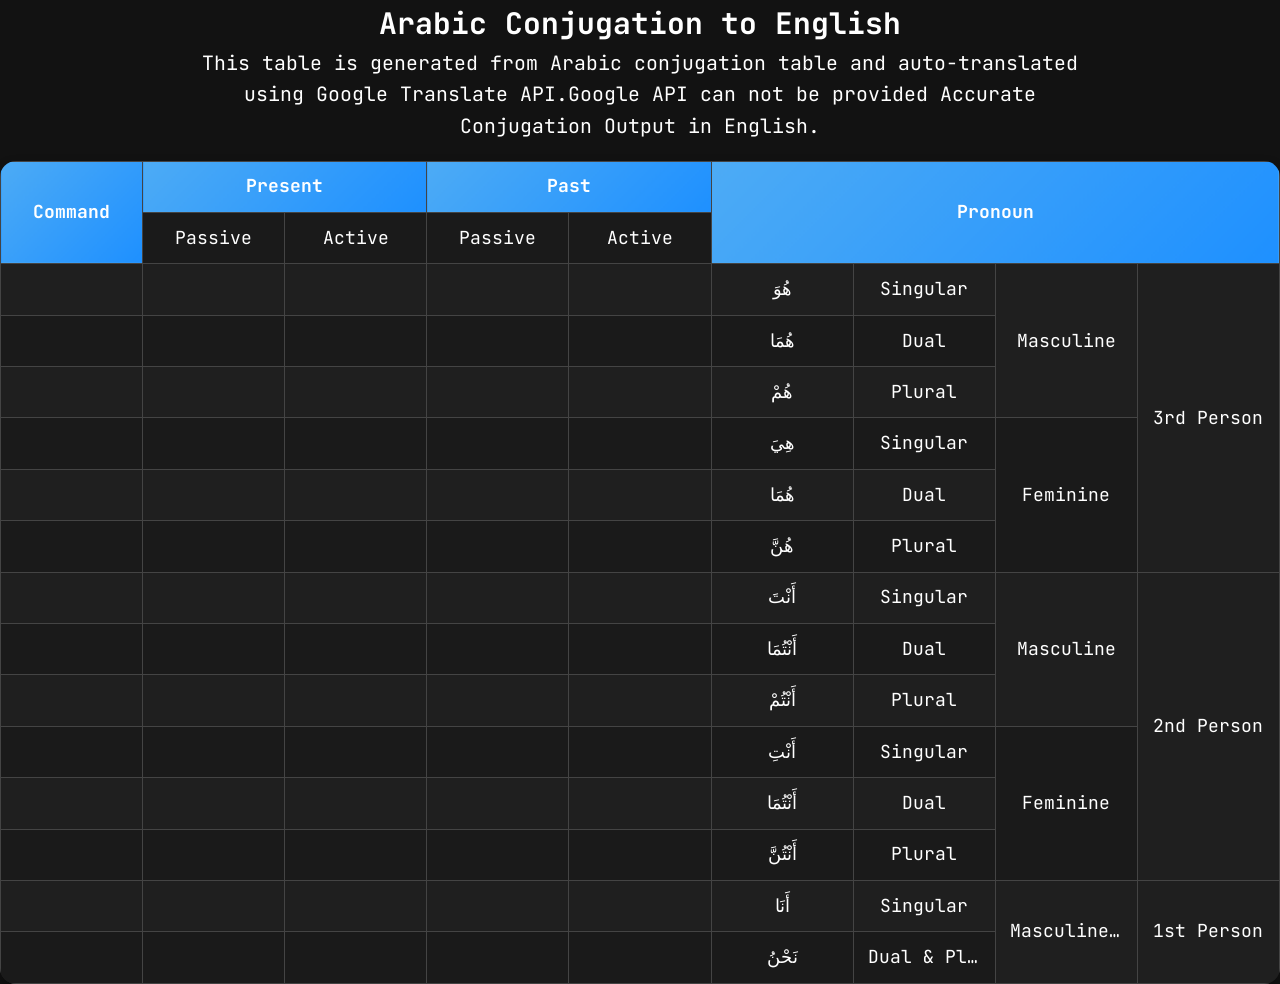
==== english.html @ 65f5b77d "Update english.html" ====
<!DOCTYPE html>
<html lang="en">
<head>
  <meta charset="UTF-8">
  <meta name="viewport" content="width=device-width, initial-scale=1.0">
  <title>Arabic Conjugation to English</title>

  <!-- আপনার styles.css same চাইলে রাখুন -->
  <link rel="stylesheet" href="styles.css">

  <style>
    /* English page small fix */
    td[id^="fa-"]{
      direction:ltr;
      font-family: Arial, sans-serif;
      font-size: 13px;
      line-height: 1.4;
    }
  </style>
</head>

<body>
<center>

<h2>Arabic Conjugation to English</h2>
<p style="max-width:900px">
This table is generated from Arabic conjugation table and auto-translated using Google Translate API.Google API can not be provided Accurate Conjugation Output in English.
</p>

<div id="tablediv">
<table>
  <tr>
    <th rowspan="2">Command</th>
    <th colspan="2">Present</th>
    <th colspan="2">Past</th>
    <th id="damir" colspan="4" rowspan="2">Pronoun</th>
  </tr>

  <tr>
    <td class="namrow">Passive</td>
    <td class="namrow">Active</td>
    <td class="namrow">Passive</td>
    <td class="namrow">Active</td>
  </tr>

  <!-- ==========================
       SAME ROWS AS index.html
       (Only fa-* cells)
  =========================== -->

  <tr>
    <td id="fa-57"></td>
    <td id="fa-43"></td>
    <td id="fa-29"></td>
    <td id="fa-15"></td>
    <td id="fa-1"></td>
    <td>هُوَ</td>
    <td class="adad">Singular</td>
    <td class="jins" rowspan="3">Masculine</td>
    <td class="bold-1" rowspan="6">3rd Person</td>
  </tr>

  <tr>
    <td id="fa-58"></td>
    <td id="fa-44"></td>
    <td id="fa-30"></td>
    <td id="fa-16"></td>
    <td id="fa-2"></td>
    <td>هُمَا</td>
    <td class="adad">Dual</td>
  </tr>

  <tr>
    <td id="fa-59"></td>
    <td id="fa-45"></td>
    <td id="fa-31"></td>
    <td id="fa-17"></td>
    <td id="fa-3"></td>
    <td>هُمْ</td>
    <td class="adad">Plural</td>
  </tr>

  <tr>
    <td id="fa-60"></td>
    <td id="fa-46"></td>
    <td id="fa-32"></td>
    <td id="fa-18"></td>
    <td id="fa-4"></td>
    <td>هِيَ</td>
    <td class="adad">Singular</td>
    <td class="jins" rowspan="3">Feminine</td>
  </tr>

  <tr>
    <td id="fa-61"></td>
    <td id="fa-47"></td>
    <td id="fa-33"></td>
    <td id="fa-19"></td>
    <td id="fa-5"></td>
    <td>هُمَا</td>
    <td class="adad">Dual</td>
  </tr>

  <tr>
    <td id="fa-62"></td>
    <td id="fa-48"></td>
    <td id="fa-34"></td>
    <td id="fa-20"></td>
    <td id="fa-6"></td>
    <td>هُنَّ</td>
    <td class="adad">Plural</td>
  </tr>

  <tr>
    <td id="fa-63"></td>
    <td id="fa-49"></td>
    <td id="fa-35"></td>
    <td id="fa-21"></td>
    <td id="fa-7"></td>
    <td>أَنْتَ</td>
    <td class="adad">Singular</td>
    <td class="jins" rowspan="3">Masculine</td>
    <td class="bold-1" rowspan="6">2nd Person</td>
  </tr>

  <tr>
    <td id="fa-64"></td>
    <td id="fa-50"></td>
    <td id="fa-36"></td>
    <td id="fa-22"></td>
    <td id="fa-8"></td>
    <td>أَنْتُمَا</td>
    <td class="adad">Dual</td>
  </tr>

  <tr>
    <td id="fa-65"></td>
    <td id="fa-51"></td>
    <td id="fa-37"></td>
    <td id="fa-23"></td>
    <td id="fa-9"></td>
    <td>أَنْتُمْ</td>
    <td class="adad">Plural</td>
  </tr>

  <tr>
    <td id="fa-66"></td>
    <td id="fa-52"></td>
    <td id="fa-38"></td>
    <td id="fa-24"></td>
    <td id="fa-10"></td>
    <td>أَنْتِ</td>
    <td class="adad">Singular</td>
    <td class="jins" rowspan="3">Feminine</td>
  </tr>

  <tr>
    <td id="fa-67"></td>
    <td id="fa-53"></td>
    <td id="fa-39"></td>
    <td id="fa-25"></td>
    <td id="fa-11"></td>
    <td>أَنْتُمَا</td>
    <td class="adad">Dual</td>
  </tr>

  <tr>
    <td id="fa-68"></td>
    <td id="fa-54"></td>
    <td id="fa-40"></td>
    <td id="fa-26"></td>
    <td id="fa-12"></td>
    <td>أَنْتُنَّ</td>
    <td class="adad">Plural</td>
  </tr>

  <tr>
    <td id="fa-69"></td>
    <td id="fa-55"></td>
    <td id="fa-41"></td>
    <td id="fa-27"></td>
    <td id="fa-13"></td>
    <td>أَنَا</td>
    <td class="adad">Singular</td>
    <td class="jins" rowspan="2">Masculine & Feminine</td>
    <td class="bold-1" rowspan="2">1st Person</td>
  </tr>

  <tr>
    <td id="fa-70"></td>
    <td id="fa-56"></td>
    <td id="fa-42"></td>
    <td id="fa-28"></td>
    <td id="fa-14"></td>
    <td>نَحْنُ</td>
    <td class="adad">Dual & Plural</td>
  </tr>

</table>
</div>

<script>
  // Load English map from localStorage
  const englishMap = JSON.parse(localStorage.getItem("ENGLISH_CONJ_TABLE_MAP") || "{}");

  // Fill all fa-1..fa-70
  for (let i = 1; i <= 70; i++) {
    const id = `fa-${i}`;
    const el = document.getElementById(id);
    if (!el) continue;
    el.innerText = englishMap[id] || "";
  }
</script>

</center>
</body>
</html>
<script>
window.addEventListener("message", (event) => {

  // accept from anywhere (file:/// compatible)
  if (!event.data) return;

  if (event.data.type === "ENGLISH_CONJ_TABLE") {
    const englishMap = event.data.payload || {};

    for (let i = 1; i <= 70; i++) {
      const id = `fa-${i}`;
      const el = document.getElementById(id);
      if (!el) continue;
      el.innerText = englishMap[id] || "";
    }
  }
});
</script>
---- styles.css ----
/* =========================
   GOOGLE FONT
========================= */
@import url('https://fonts.googleapis.com/css2?family=JetBrains+Mono:wght@400;600;700&display=swap');

/* =========================
   ROOT VARIABLES
========================= */
:root {
  --bg-main: #121212;
  --bg-card: #1f1f1f;
  --bg-soft: #2a2a2a;
  --text-main: #ffffff;
  --text-soft: #cfcfcf;
  --blue-1: #4dabf5;
  --blue-2: #1e90ff;
  --border: #444;
  --row-alt: #1a1a1a;
  --hover-row: #333;
  --font-main: 'JetBrains Mono', monospace;
}

/* =========================
   RESET
========================= */
*, *::before, *::after {
  box-sizing: border-box;
  margin: 0;
  padding: 0;
}

/* =========================
   BASE
========================= */
html { font-size: 18px; }
body {
  font-family: var(--font-main);
  background: var(--bg-main);
  color: var(--text-main);
  font-size: 1.1rem;
  line-height: 1.6;
  width: 100%;
  overflow-x: hidden;
}

/* =========================
   HEADER
========================= */
#heading {
  text-align: center;
  font-size: 2.4rem;
  margin: 1.8rem 0;
  background: linear-gradient(90deg, var(--blue-1), var(--blue-2));
  -webkit-background-clip: text;
  -webkit-text-fill-color: transparent;
  font-weight: bold;
}

/* =========================
   FORM CARD
========================= */
#firstsect {
  background: var(--bg-card);
  padding: 1.5rem;
  border-radius: 16px;
  border: 1px solid var(--border);
  box-shadow: 0 10px 20px rgba(0,0,0,0.4);
  display: grid;
  gap: 1.2rem;
  width: 95%;
  margin: auto;
}

/* =========================
   FLEX INPUTS
========================= */
#inputfl1,
#inputFl {
  display: flex;
  flex-wrap: wrap;
  gap: 1rem;
  justify-content: center;
  align-items: center;
}

/* =========================
   INPUTS
========================= */
select,
input[type="radio"],
input[type="text"] {
  background: var(--bg-soft);
  color: var(--text-main);
  border: 1px solid var(--border);
  border-radius: 10px;
  padding: 0.5rem 0.8rem;
  font-size: 1rem;
}

/* =========================
   BUTTON
========================= */
#makebtn {
  background: linear-gradient(135deg, var(--blue-1), var(--blue-2));
  color: #ffffff;
  border: none;
  border-radius: 30px;
  padding: 0.8rem 2rem;
  font-size: 1.1rem;
  font-weight: bold;
  cursor: pointer;
  display: block;
  margin: auto;
}

/* =========================
   MAIN VERB SECTION
========================= */
#main-fial {
  font-size: 2.5rem;
  text-align: center;
  color: var(--blue-1);
  font-weight: bold;
}

.uper-div {
  margin-top: 1rem;
  display: grid;
  grid-template-columns: repeat(auto-fit, minmax(220px, 1fr));
  gap: 1rem;
  width: 95%;
  margin-left: auto;
  margin-right: auto;
}

.ism-file {
  background: linear-gradient(135deg, var(--bg-card), var(--bg-soft));
  border: 1px solid var(--border);
  border-radius: 10px;
  padding: 0.6rem;
  direction: rtl;
  text-align: center;
  font-size: 1.1rem;
}

/* =========================
   TABLE SECTION
========================= */
#tablediv {
  width: 100%;
  margin-top: 1rem;
  border-radius: 16px;      /* rounded corners for table container */
  overflow: hidden;          /* clip table corners */
  box-shadow: 0 6px 12px rgba(0,0,0,0.4);
  background: var(--bg-card);
}

/* -------- TABLE STYLING -------- */
table {
  width: 100%;
  border-collapse: collapse;
  font-size: 1rem;
  table-layout: fixed;       /* evenly spaced columns */
}

th, td {
  padding: 0.6rem 0.8rem;
  text-align: center;
  border: 1px solid var(--border);
  white-space: nowrap;
  overflow: hidden;
  text-overflow: ellipsis;
}

th {
  background: linear-gradient(135deg, var(--blue-1), var(--blue-2));
  color: #fff;
  font-weight: bold;
}

tr:nth-child(even) { background: var(--row-alt); }
tr:hover { background: var(--hover-row); }

/* =========================
   MOBILE ADAPTATION
========================= */
@media (max-width: 768px) {
  #tablediv {
    width: 100%;
    border-radius: 10px;    /* slightly smaller corners for mobile */
  }

  table {
    width: max-content;
    zoom: 0.65;             /* shrink to fit screen */
  }
}
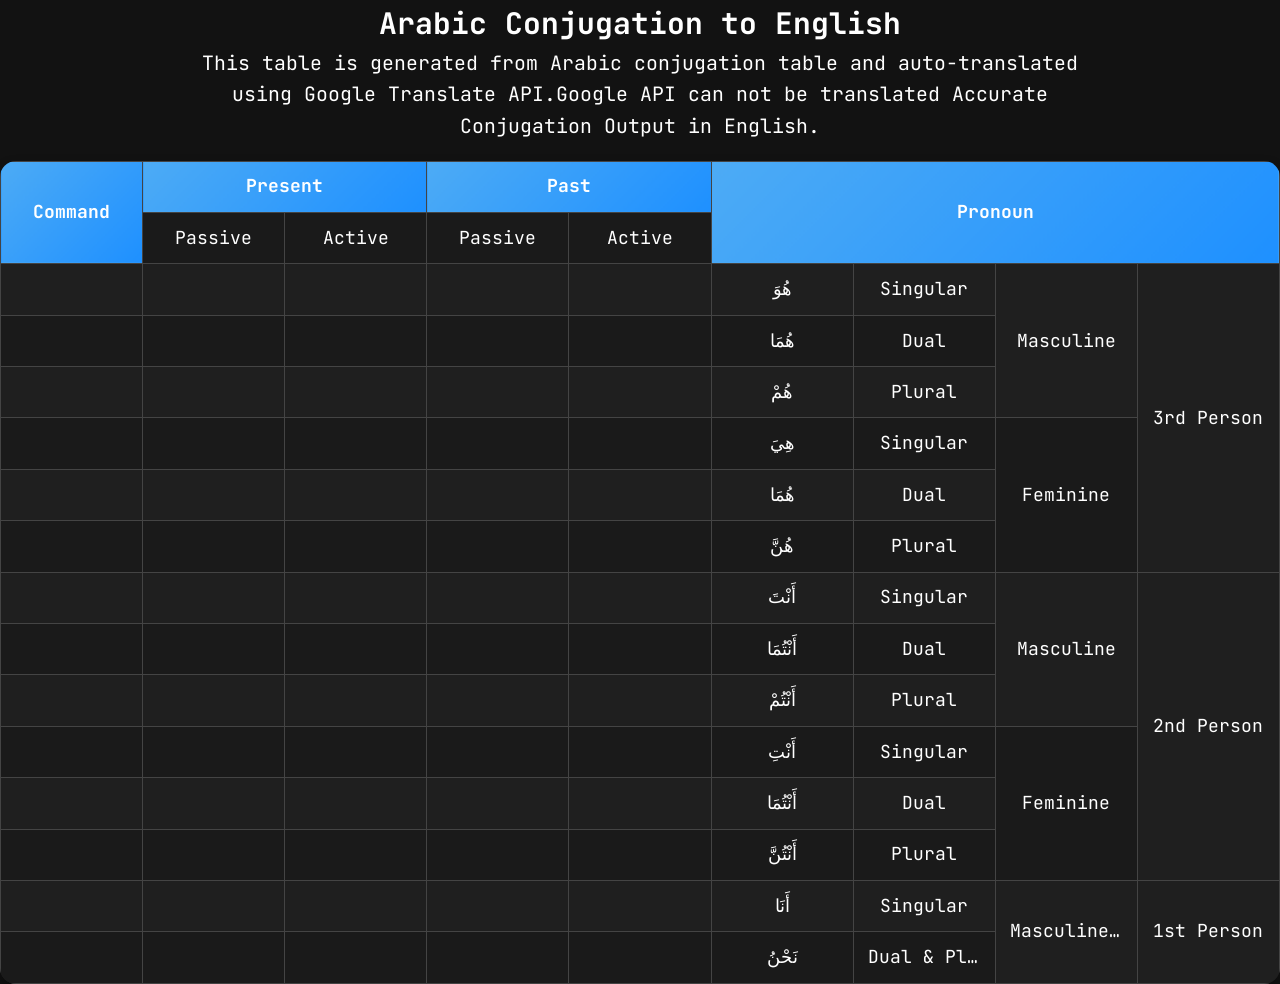
==== commit d76f2ed1: "Update english.html" ====
--- a/english.html
+++ b/english.html
@@ -24,7 +24,7 @@
 
 <h2>Arabic Conjugation to English</h2>
 <p style="max-width:900px">
-This table is generated from Arabic conjugation table and auto-translated using Google Translate API.Google API can not be provided Accurate Conjugation Output in English.
+This table is generated from Arabic conjugation table and auto-translated using Google Translate API.Google API can not be translated Accurate Conjugation Output in English.
 </p>
 
 <div id="tablediv">
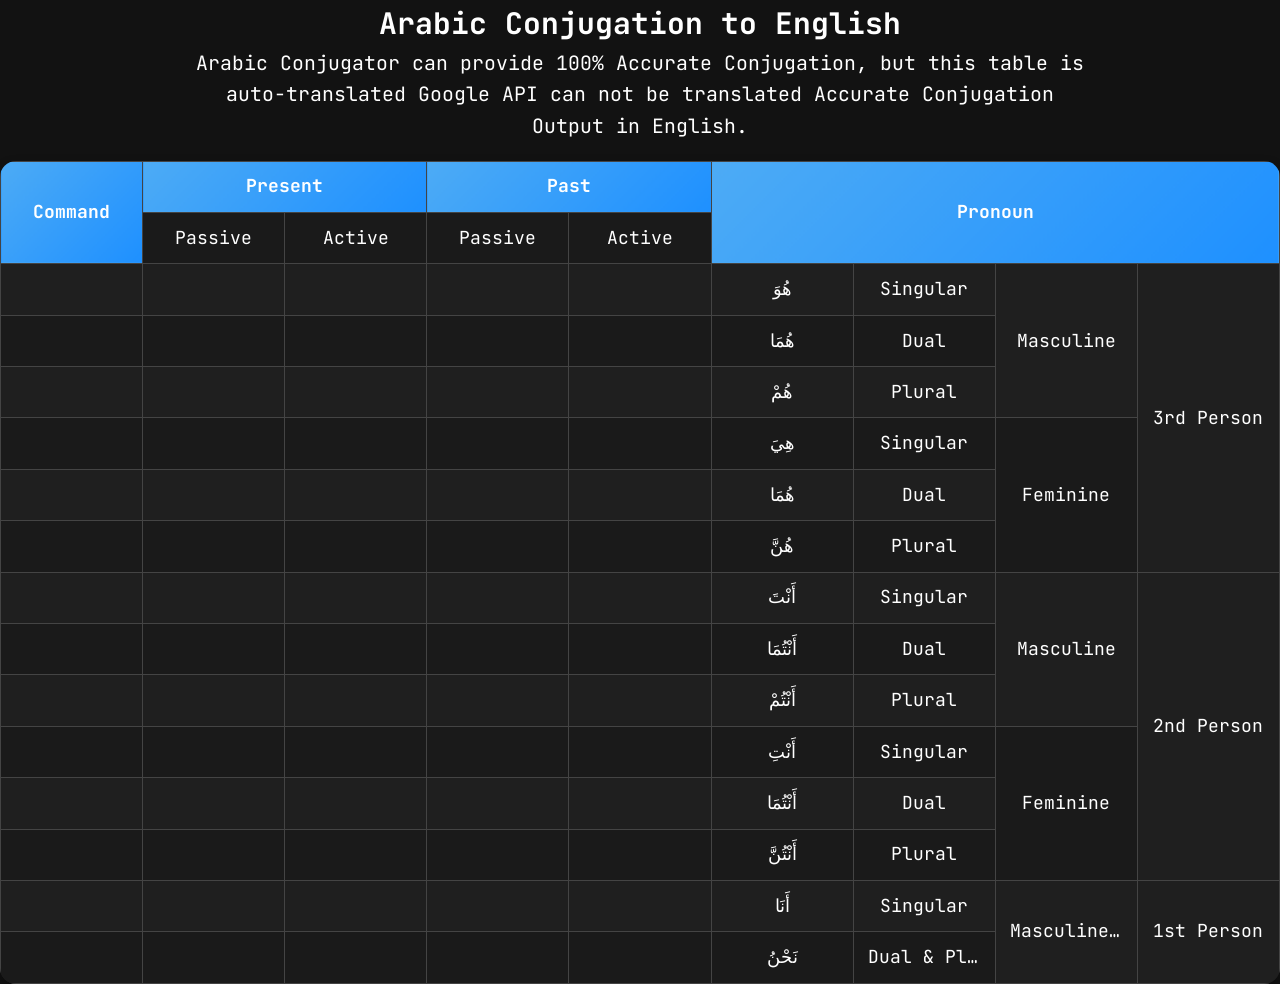
==== commit 5ea75e2d: "Update english.html" ====
--- a/english.html
+++ b/english.html
@@ -24,7 +24,7 @@
 
 <h2>Arabic Conjugation to English</h2>
 <p style="max-width:900px">
-This table is generated from Arabic conjugation table and auto-translated using Google Translate API.Google API can not be translated Accurate Conjugation Output in English.
+Arabic Conjugator can provide 100% Accurate Conjugation, but this table is auto-translated Google API can not be translated Accurate Conjugation Output in English.
 </p>
 
 <div id="tablediv">
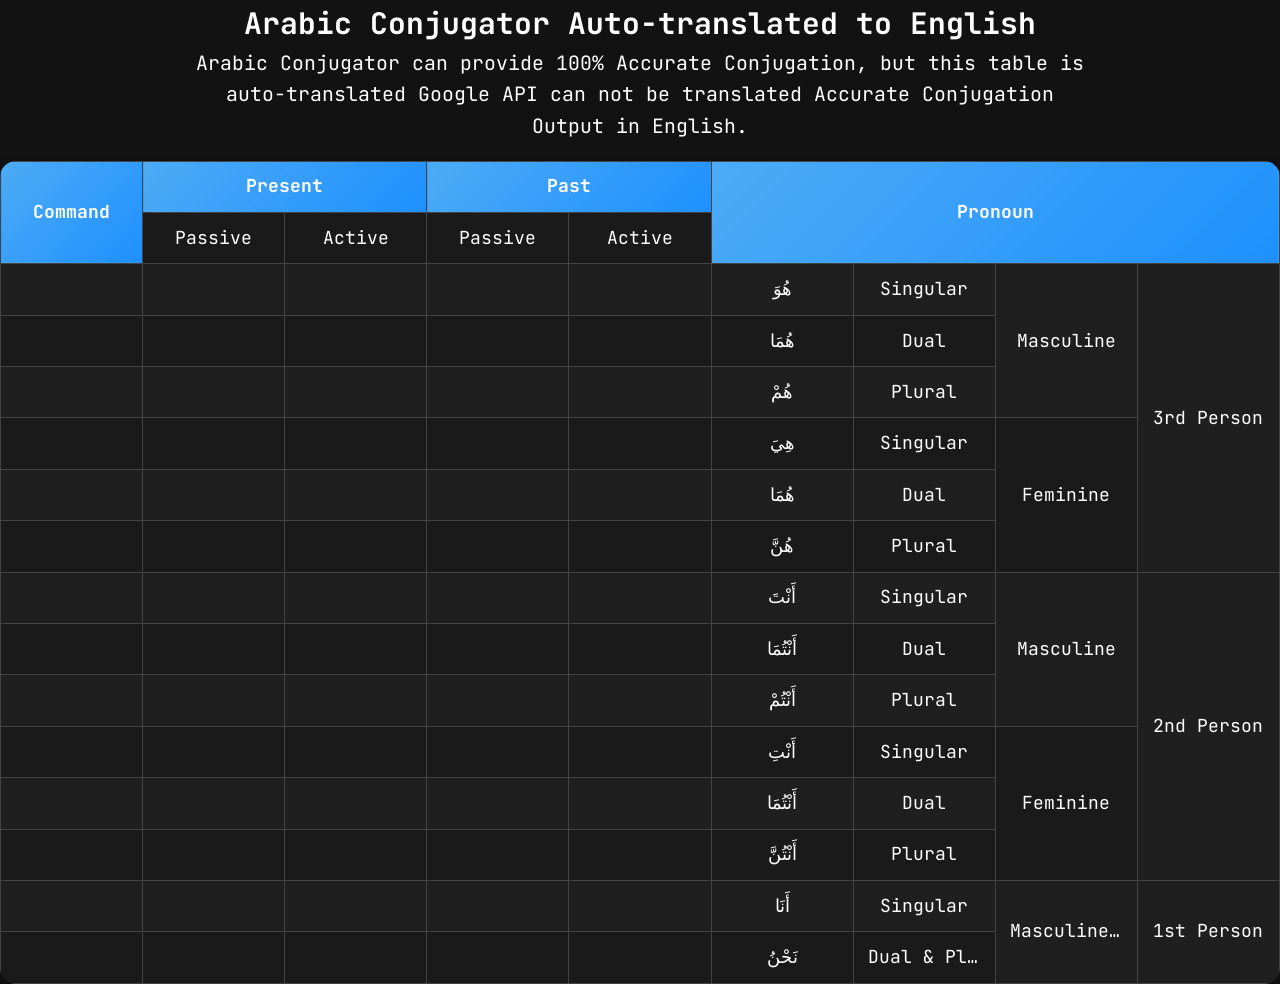
==== commit eac2d968: "Update english.html" ====
--- a/english.html
+++ b/english.html
@@ -3,7 +3,7 @@
 <head>
   <meta charset="UTF-8">
   <meta name="viewport" content="width=device-width, initial-scale=1.0">
-  <title>Arabic Conjugation to English</title>
+  <title>Arabic Conjugator Auto-translated to English</title>
 
   <!-- আপনার styles.css same চাইলে রাখুন -->
   <link rel="stylesheet" href="styles.css">
@@ -22,7 +22,7 @@
 <body>
 <center>
 
-<h2>Arabic Conjugation to English</h2>
+<h2>Arabic Conjugator Auto-translated to English</h2>
 <p style="max-width:900px">
 Arabic Conjugator can provide 100% Accurate Conjugation, but this table is auto-translated Google API can not be translated Accurate Conjugation Output in English.
 </p>
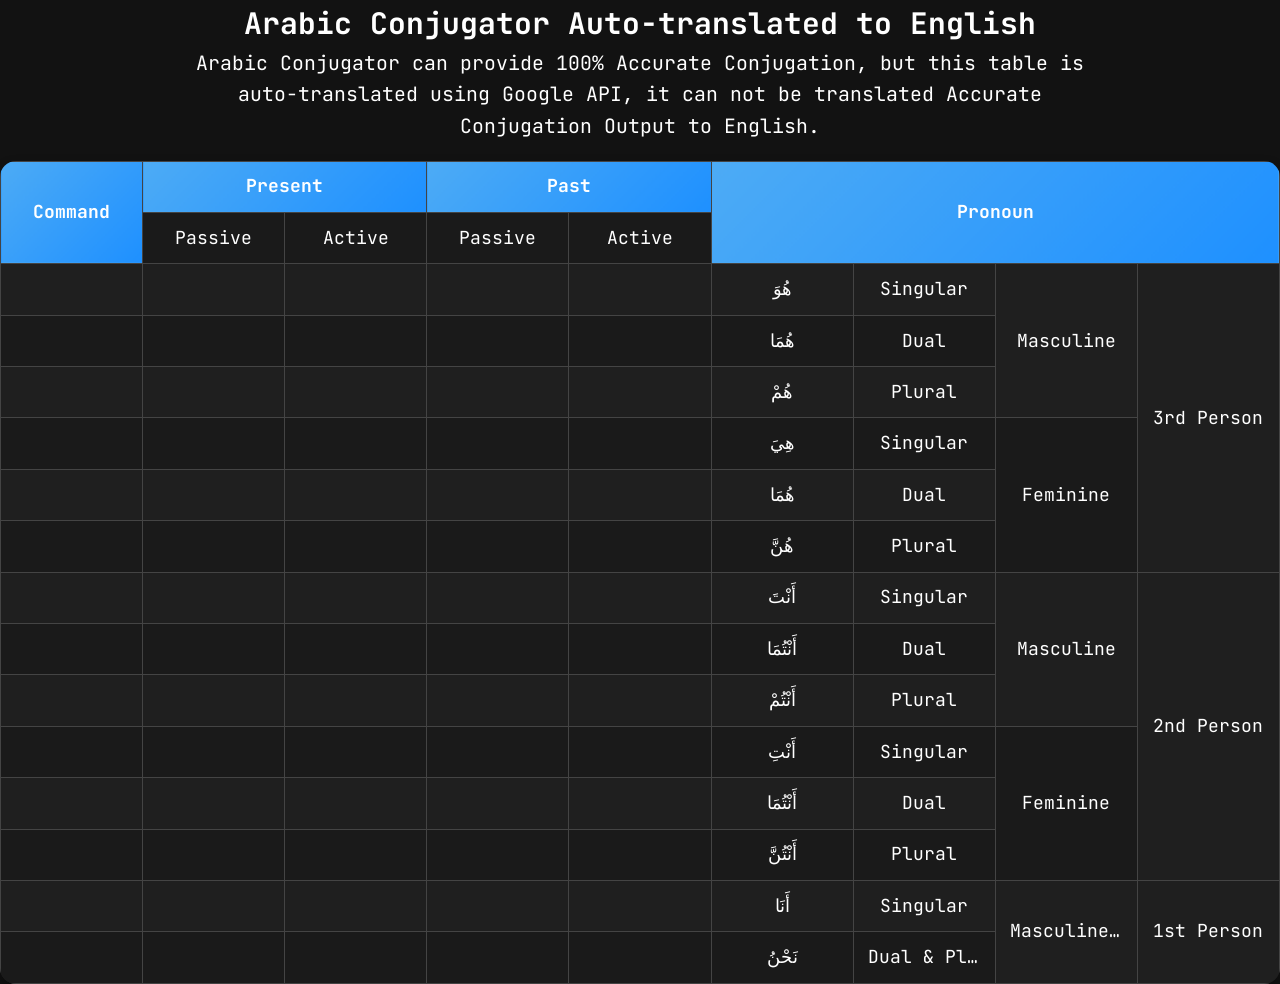
==== commit 5ad629c4: "Update english.html" ====
--- a/english.html
+++ b/english.html
@@ -24,7 +24,7 @@
 
 <h2>Arabic Conjugator Auto-translated to English</h2>
 <p style="max-width:900px">
-Arabic Conjugator can provide 100% Accurate Conjugation, but this table is auto-translated Google API can not be translated Accurate Conjugation Output in English.
+Arabic Conjugator can provide 100% Accurate Conjugation, but this table is auto-translated using Google API, it can not be translated Accurate Conjugation Output to English.
 </p>
 
 <div id="tablediv">
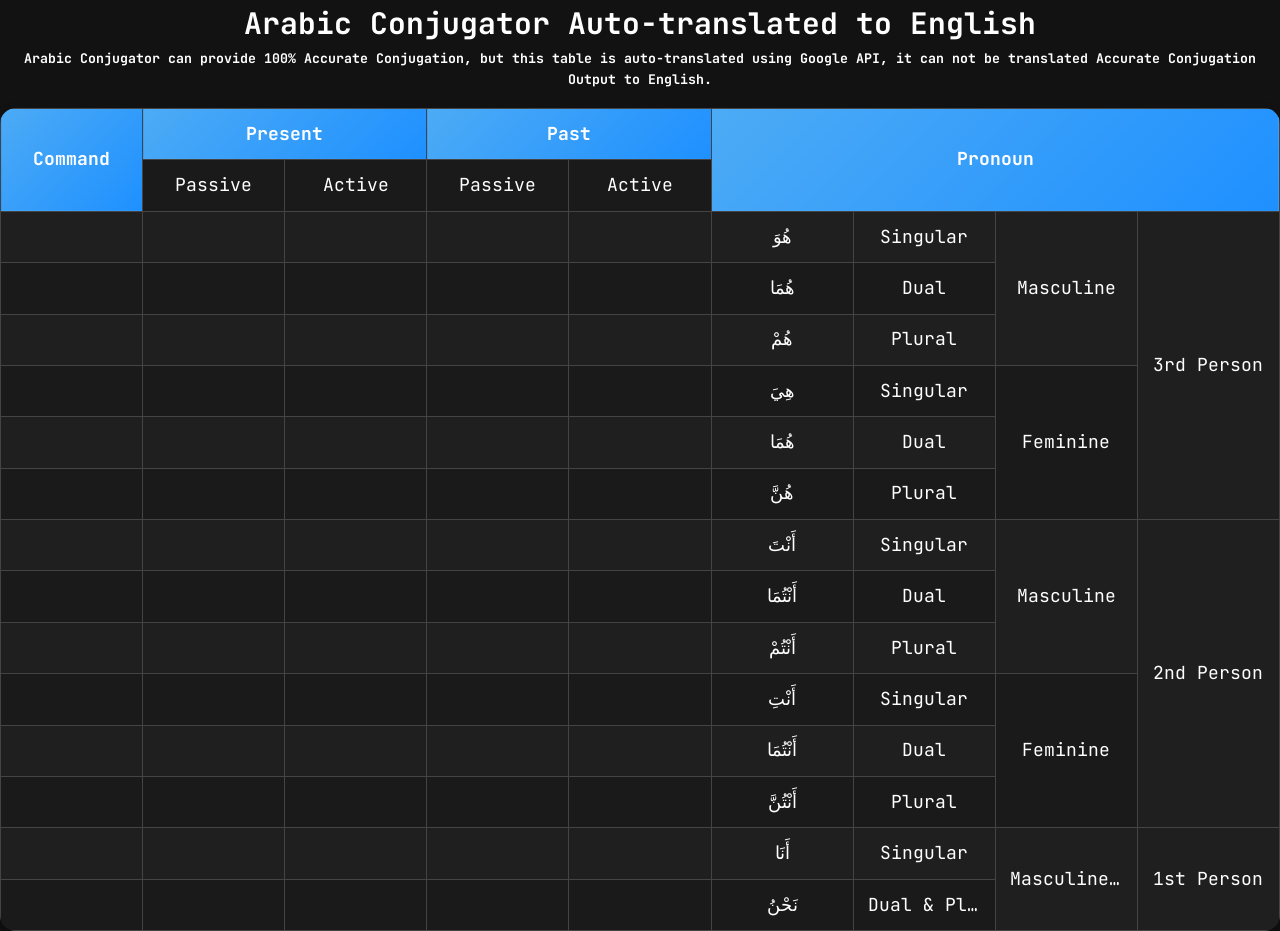
==== commit 069e2c2b: "Update english.html" ====
--- a/english.html
+++ b/english.html
@@ -23,9 +23,9 @@
 <center>
 
 <h2>Arabic Conjugator Auto-translated to English</h2>
-<p style="max-width:900px">
+<h6>
 Arabic Conjugator can provide 100% Accurate Conjugation, but this table is auto-translated using Google API, it can not be translated Accurate Conjugation Output to English.
-</p>
+</h6>
 
 <div id="tablediv">
 <table>
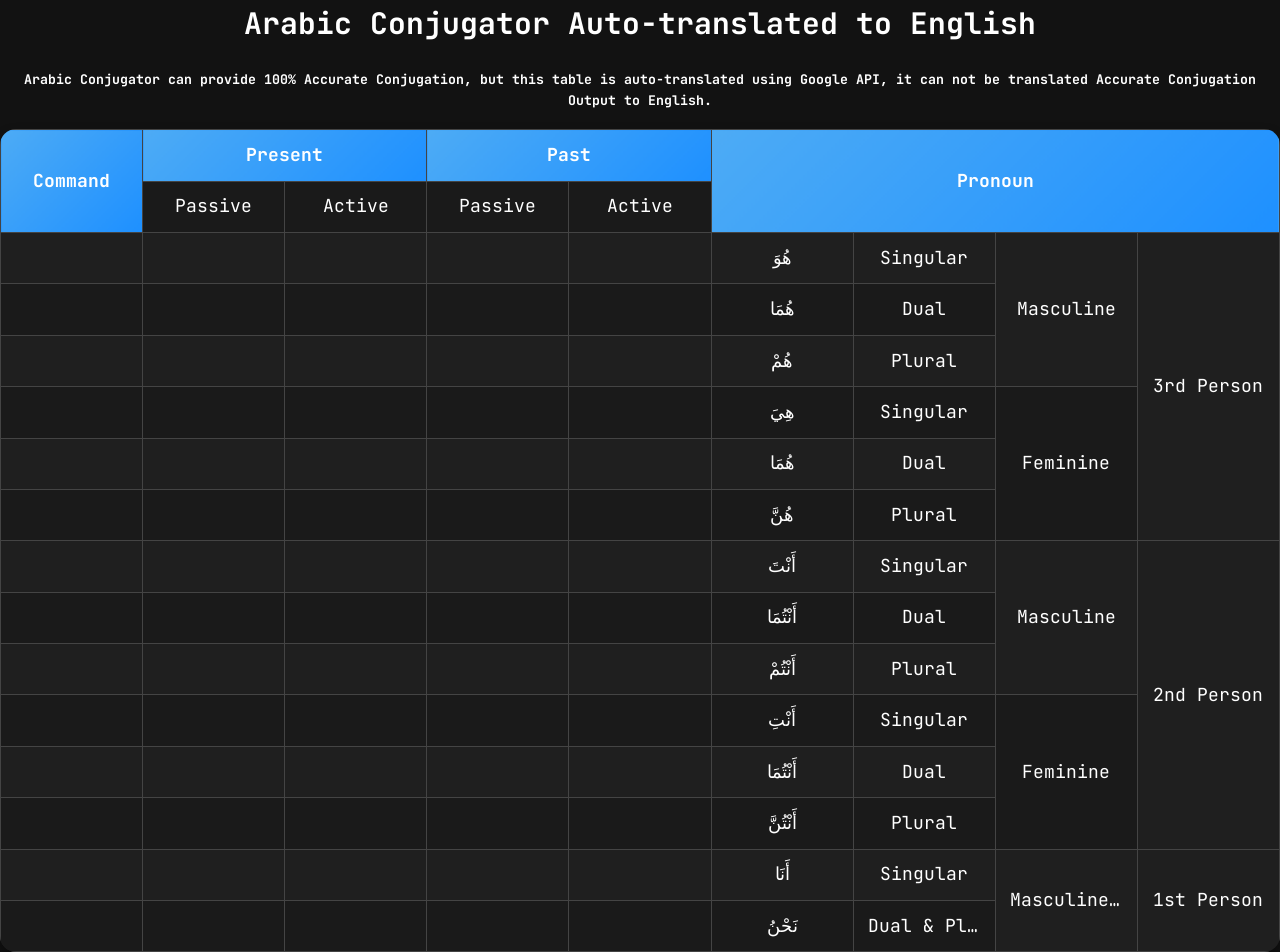
==== commit 568b03e1: "Update english.html" ====
--- a/english.html
+++ b/english.html
@@ -23,7 +23,7 @@
 <center>
 
 <h2>Arabic Conjugator Auto-translated to English</h2>
-<h6>
+<h6><br>
 Arabic Conjugator can provide 100% Accurate Conjugation, but this table is auto-translated using Google API, it can not be translated Accurate Conjugation Output to English.
 </h6>
 
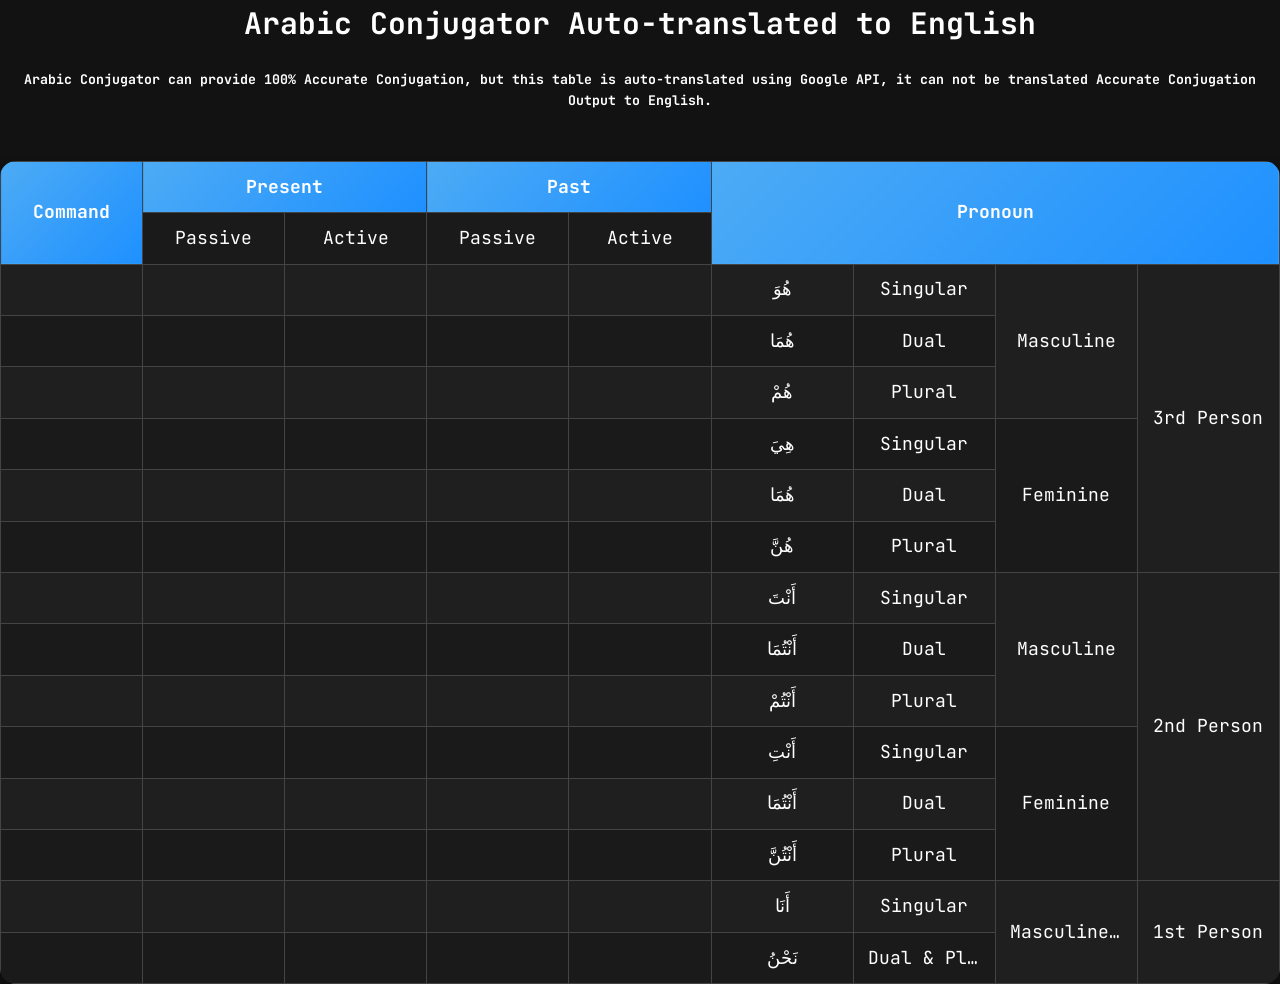
==== commit f150461a: "Update english.html" ====
--- a/english.html
+++ b/english.html
@@ -25,7 +25,7 @@
 <h2>Arabic Conjugator Auto-translated to English</h2>
 <h6><br>
 Arabic Conjugator can provide 100% Accurate Conjugation, but this table is auto-translated using Google API, it can not be translated Accurate Conjugation Output to English.
-</h6>
+</h6><br>
 
 <div id="tablediv">
 <table>
